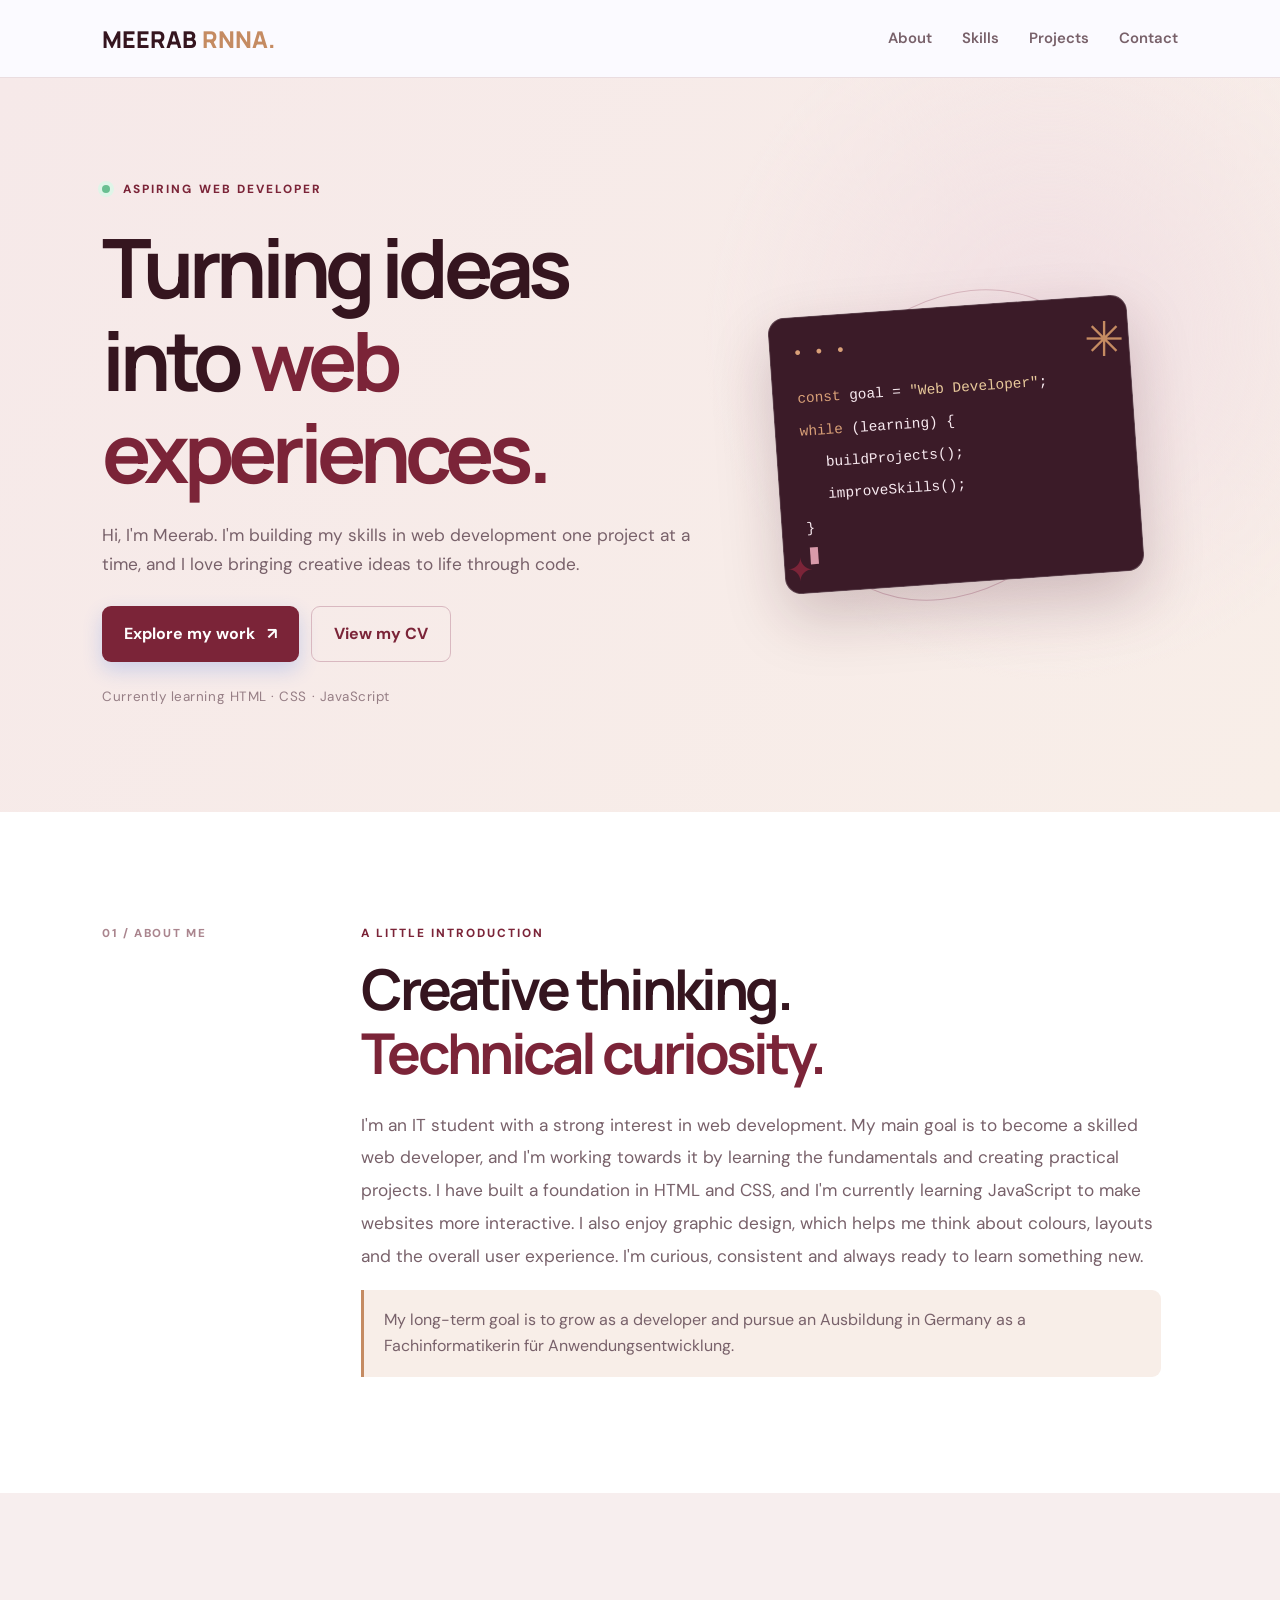
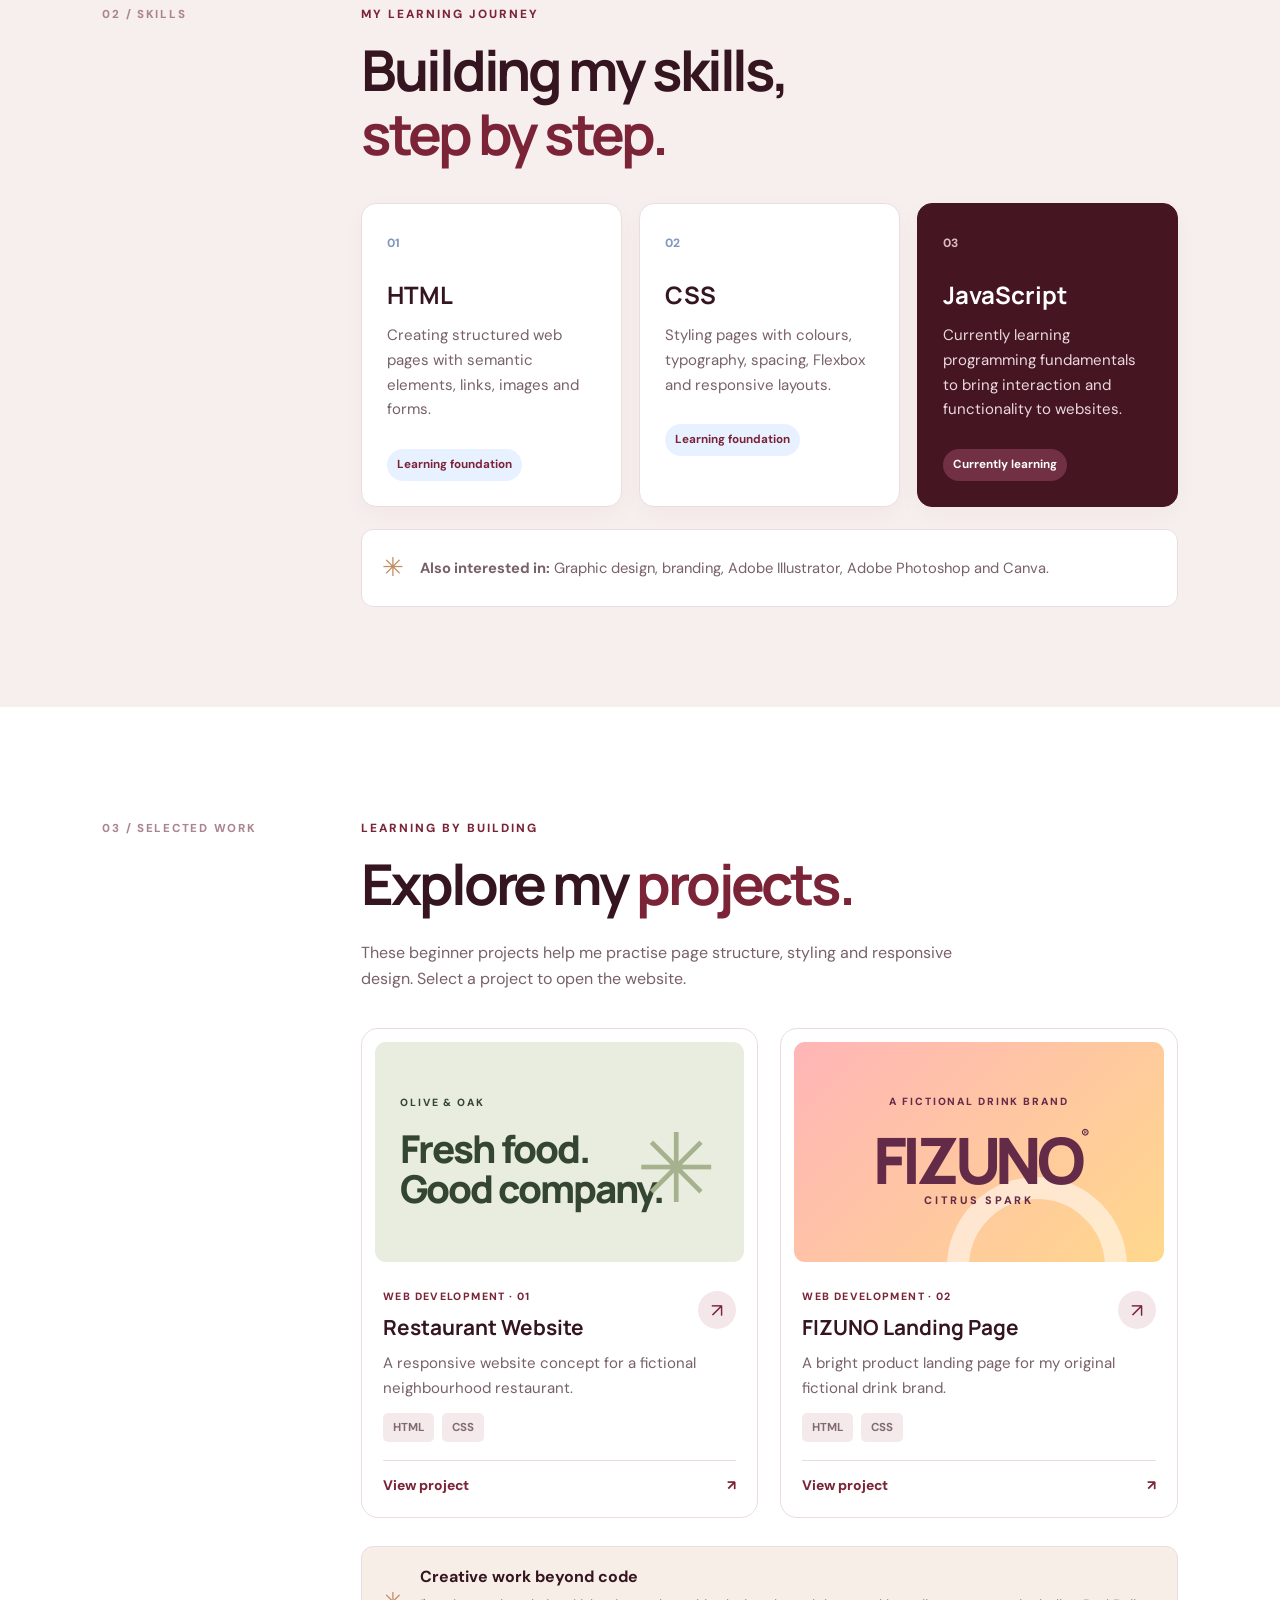
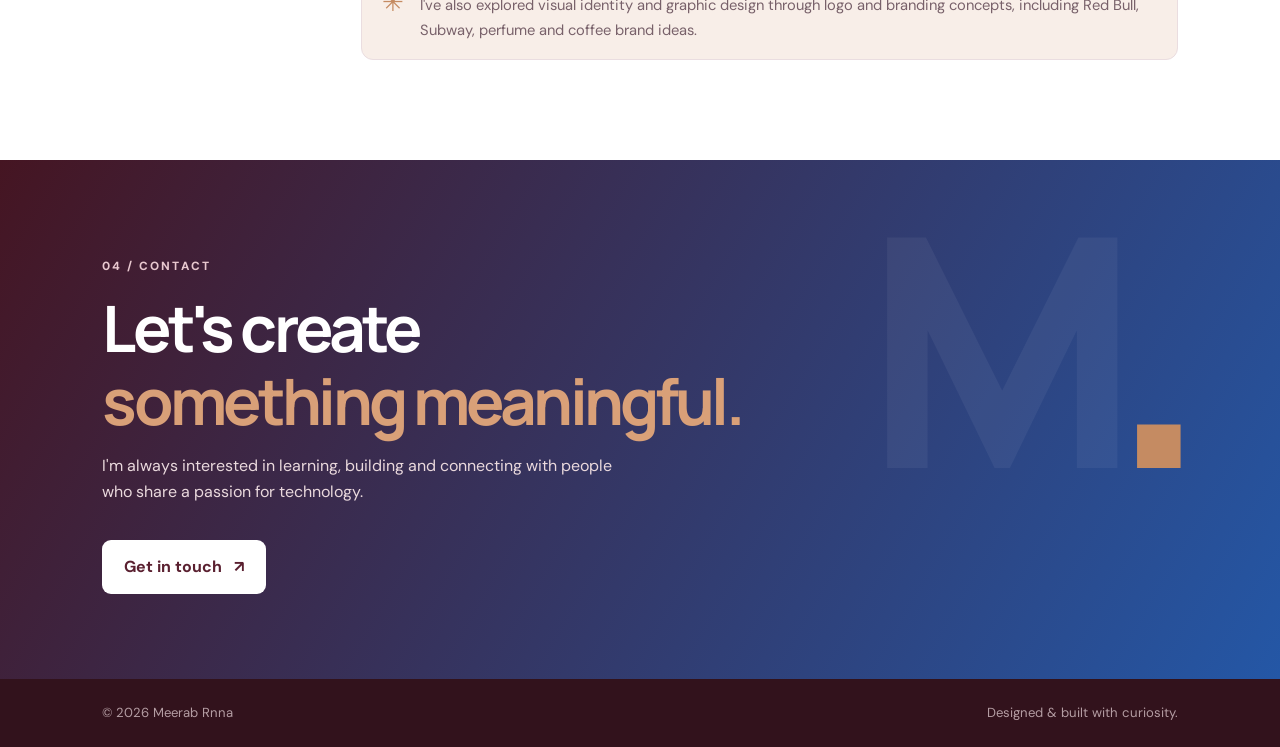
==== restaurant-website/index.html @ 49a498af "Add files via upload" ====
<!DOCTYPE html>
<html lang="en">
<head>
  <meta charset="UTF-8">
  <meta name="viewport" content="width=device-width, initial-scale=1.0">
  <meta name="description" content="Meerab Rnna — aspiring web developer learning HTML, CSS and JavaScript.">
  <title>Meerab Rnna | Aspiring Web Developer</title>
  <link rel="preconnect" href="https://fonts.googleapis.com">
  <link rel="preconnect" href="https://fonts.gstatic.com" crossorigin>
  <link href="https://fonts.googleapis.com/css2?family=DM+Sans:wght@400;500;600;700&family=Manrope:wght@600;700;800&display=swap" rel="stylesheet">
  <link rel="stylesheet" href="style.css">
</head>
<body>
  <header class="site-header">
    <a class="logo" href="#home" aria-label="Meerab Rnna home">MEERAB <span>RNNA.</span></a>
    <nav aria-label="Main navigation">
      <a href="#about">About</a>
      <a href="#skills">Skills</a>
      <a href="#projects">Projects</a>
      <a href="#contact">Contact</a>
    </nav>
  </header>

  <main>
    <section class="hero" id="home">
      <div class="hero-content">
        <p class="eyebrow"><span class="status-dot"></span> ASPIRING WEB DEVELOPER</p>
        <h1>Turning ideas<br>into <span>web experiences.</span></h1>
        <p class="intro">Hi, I'm Meerab. I'm building my skills in web development one project at a time, and I love bringing creative ideas to life through code.</p>
        <div class="hero-actions">
          <a class="button" href="#projects">Explore my work <span aria-hidden="true">↗</span></a>
          <a class="button button-outline" href="Meerab_Rnna_CV.pdf" target="_blank" rel="noopener">View my CV</a>
        </div>
        <p class="hero-note">Currently learning HTML · CSS · JavaScript</p>
      </div>
      <div class="hero-art" aria-hidden="true">
        <div class="orbit orbit-one"></div><div class="orbit orbit-two"></div>
        <div class="code-card"><span class="dots">● ● ●</span><p><span class="code-pink">const</span> goal = <span class="code-yellow">"Web Developer"</span>;</p><p><span class="code-pink">while</span> (learning) {</p><p class="indent">buildProjects();</p><p class="indent">improveSkills();</p><p>}</p><span class="cursor"></span></div>
        <span class="art-star star-one">✳</span><span class="art-star star-two">✦</span>
      </div>
    </section>

    <section class="section about-section" id="about">
      <div class="section-label">01 / ABOUT ME</div>
      <div class="about-content">
        <p class="eyebrow">A LITTLE INTRODUCTION</p>
        <h2>Creative thinking.<br><span>Technical curiosity.</span></h2>
        <p class="body-copy">I'm an IT student with a strong interest in web development. My main goal is to become a skilled web developer, and I'm working towards it by learning the fundamentals and creating practical projects. I have built a foundation in HTML and CSS, and I'm currently learning JavaScript to make websites more interactive. I also enjoy graphic design, which helps me think about colours, layouts and the overall user experience. I'm curious, consistent and always ready to learn something new.</p>
        <p class="about-goal">My long-term goal is to grow as a developer and pursue an Ausbildung in Germany as a Fachinformatikerin für Anwendungsentwicklung.</p>
      </div>
    </section>

    <section class="section skills-section" id="skills">
      <div class="section-label">02 / SKILLS</div>
      <div class="section-main">
        <p class="eyebrow">MY LEARNING JOURNEY</p>
        <h2>Building my skills,<br><span>step by step.</span></h2>
        <div class="skill-grid">
          <article class="skill-card"><span class="skill-number">01</span><h3>HTML</h3><p>Creating structured web pages with semantic elements, links, images and forms.</p><span class="skill-level">Learning foundation</span></article>
          <article class="skill-card"><span class="skill-number">02</span><h3>CSS</h3><p>Styling pages with colours, typography, spacing, Flexbox and responsive layouts.</p><span class="skill-level">Learning foundation</span></article>
          <article class="skill-card featured-skill"><span class="skill-number">03</span><h3>JavaScript</h3><p>Currently learning programming fundamentals to bring interaction and functionality to websites.</p><span class="skill-level">Currently learning</span></article>
        </div>
        <div class="design-note"><span class="design-icon">✳</span><p><strong>Also interested in:</strong> Graphic design, branding, Adobe Illustrator, Adobe Photoshop and Canva.</p></div>
      </div>
    </section>

    <section class="section projects-section" id="projects">
      <div class="section-label">03 / SELECTED WORK</div>
      <div class="section-main">
        <p class="eyebrow">LEARNING BY BUILDING</p>
        <h2>Explore my <span>projects.</span></h2>
        <p class="section-intro">These beginner projects help me practise page structure, styling and responsive design. Select a project to open the website.</p>
        <div class="project-grid">
          <a class="project-card project-olive" href="../02-restaurant-website/index.html" target="_blank" rel="noopener">
            <div class="project-visual olive-visual"><span class="visual-kicker">OLIVE & OAK</span><span class="visual-title">Fresh food.<br>Good company.</span><span class="visual-leaf">✳</span></div>
            <div class="project-info"><div><span class="project-type">WEB DEVELOPMENT · 01</span><h3>Restaurant Website</h3></div><span class="project-arrow">↗</span></div>
            <p>A responsive website concept for a fictional neighbourhood restaurant.</p><div class="tech-tags"><span>HTML</span><span>CSS</span></div>
            <span class="view-link">View project <span>↗</span></span>
          </a>
          <a class="project-card project-fizuno" href="../03-product-landing-page/index.html" target="_blank" rel="noopener">
            <div class="project-visual fizuno-visual"><span class="visual-kicker">A FICTIONAL DRINK BRAND</span><span class="fizuno-word">FIZUNO<span>®</span></span><span class="fizuno-sub">CITRUS SPARK</span><span class="fizuno-circle"></span></div>
            <div class="project-info"><div><span class="project-type">WEB DEVELOPMENT · 02</span><h3>FIZUNO Landing Page</h3></div><span class="project-arrow">↗</span></div>
            <p>A bright product landing page for my original fictional drink brand.</p><div class="tech-tags"><span>HTML</span><span>CSS</span></div>
            <span class="view-link">View project <span>↗</span></span>
          </a>
        </div>
        <div class="creative-work"><span class="creative-icon">✳</span><div><strong>Creative work beyond code</strong><p>I've also explored visual identity and graphic design through logo and branding concepts, including Red Bull, Subway, perfume and coffee brand ideas.</p></div></div>
      </div>
    </section>

    <section class="contact-section" id="contact">
      <div class="contact-inner"><p class="eyebrow">04 / CONTACT</p><h2>Let's create<br><span>something meaningful.</span></h2><p>I'm always interested in learning, building and connecting with people who share a passion for technology.</p><a class="button button-light" href="mailto:Meerubrnna@gmail.com">Get in touch <span>↗</span></a></div>
      <div class="contact-decoration">M<span>.</span></div>
    </section>
  </main>
  <footer><span>© 2026 Meerab Rnna</span><span>Designed & built with curiosity.</span></footer>
</body>
</html>
---- restaurant-website/style.css ----
:root{--ink:#35151f;--muted:#78616a;--purple:#7b2438;--pink:#c58b62;--lavender:#f4e7e9;--paper:#fffaf7;--line:#eadde0;--white:#fff;--navy:#451522}
*{box-sizing:border-box}html{scroll-behavior:smooth;scroll-padding-top:90px}body{margin:0;background:var(--paper);color:var(--ink);font-family:'DM Sans',sans-serif;line-height:1.65}.site-header{height:auto;min-height:78px;padding:17px 8%;display:flex;justify-content:space-between;align-items:center;background:rgba(251,250,255,.94);border-bottom:1px solid var(--line);position:sticky;top:0;z-index:10;backdrop-filter:blur(14px)}.logo{font:800 1.45rem 'Manrope',sans-serif;color:var(--ink);text-decoration:none}.logo span,.contact-decoration span{color:var(--pink)}nav{display:flex;gap:30px;flex-wrap:wrap}nav a{font-size:.93rem;font-weight:600;color:var(--muted);text-decoration:none;transition:color .2s}nav a:hover{color:var(--purple)}.hero{min-height:620px;padding:90px 8%;display:grid;grid-template-columns:1.15fr .85fr;align-items:center;gap:30px;background:radial-gradient(circle at 82% 35%,#f1dfe3 0,transparent 30%),linear-gradient(125deg,#f6e9e9,#f8eee8)}.hero-content{max-width:700px}.eyebrow{color:var(--purple);font-size:.74rem;font-weight:800;letter-spacing:.17em}.status-dot{display:inline-block;width:8px;height:8px;margin-right:8px;border-radius:50%;background:#69bf91;box-shadow:0 0 0 4px #dff5e8}h1,h2,h3{font-family:'Manrope',sans-serif;line-height:1.13}h1{font-size:clamp(3.1rem,6.4vw,5.6rem);letter-spacing:-.065em;margin:22px 0}h1 span,h2 span{color:var(--purple)}.intro,.body-copy,.section-intro{max-width:620px;color:var(--muted);font-size:1.08rem}.hero-actions{display:flex;gap:12px;flex-wrap:wrap;margin-top:28px}.button{display:inline-flex;align-items:center;gap:12px;padding:14px 22px;border-radius:9px;background:var(--purple);color:white;text-decoration:none;font-weight:700;box-shadow:0 8px 20px #2563eb33;transition:transform .2s,box-shadow .2s}.button:hover{transform:translateY(-3px);box-shadow:0 12px 25px #2563eb44}.button-outline{background:transparent;color:var(--purple);border:1px solid #d9b8c0;box-shadow:none}.button-outline:hover{background:#fff;box-shadow:0 8px 20px #2563eb22}.hero-note{margin-top:24px;color:#967e85;font-size:.84rem;letter-spacing:.04em}.hero-art{min-height:360px;position:relative;display:grid;place-items:center}.orbit{position:absolute;border:1px solid #d9b8c0;border-radius:50%;transform:rotate(-25deg)}.orbit-one{width:340px;height:230px}.orbit-two{width:280px;height:340px;transform:rotate(45deg)}.code-card{position:relative;width:min(100%,360px);padding:25px 24px 28px;background:#3b1b28;border:1px solid #ffffff30;border-radius:17px;color:#f8eaf0;box-shadow:0 25px 60px #45152235;transform:rotate(-4deg);font:500 .9rem/1.9 monospace}.code-card p{margin:5px 0}.dots{display:block;color:#d9a078;font-size:.7rem;letter-spacing:4px;margin-bottom:22px}.code-pink{color:#d9a078}.code-yellow{color:#e8c99b}.indent{padding-left:24px}.cursor{display:block;width:8px;height:17px;background:#d99aaa;margin-left:2px}.art-star{position:absolute;color:var(--pink)}.star-one{font-size:3rem;top:35px;right:12%}.star-two{font-size:2rem;bottom:28px;left:12%;color:var(--purple)}.section{padding:100px 8%;display:grid;grid-template-columns:.28fr 1fr;gap:30px}.section-label{font-size:.72rem;font-weight:800;letter-spacing:.15em;color:#aa858e;padding-top:12px}.about-section{background:#fff}.about-content{max-width:850px}.section h2{font-size:clamp(2.3rem,4.4vw,3.8rem);letter-spacing:-.055em;margin:14px 0 24px}.body-copy{max-width:800px;line-height:1.9}.about-goal{max-width:800px;padding:17px 20px;border-left:3px solid var(--pink);background:#f8eee8;color:#78616a;border-radius:0 9px 9px 0}.skills-section{background:#f7eeee}.section-main{min-width:0}.skill-grid{display:grid;grid-template-columns:repeat(3,1fr);gap:17px;margin-top:38px}.skill-card{position:relative;min-height:245px;padding:25px;background:#fff;border:1px solid var(--line);border-radius:15px;box-shadow:0 8px 25px #45152208}.skill-number{font-size:.75rem;font-weight:800;color:#8199bd}.skill-card h3{font-size:1.5rem;margin:25px 0 10px}.skill-card p,.project-card p{color:var(--muted);font-size:.94rem}.skill-level{display:inline-block;margin-top:12px;padding:6px 10px;border-radius:30px;background:#e8f1ff;color:var(--purple);font-size:.73rem;font-weight:700}.featured-skill{background:#451522;color:#fff;border-color:#451522}.featured-skill p{color:#ead9dd}.featured-skill .skill-number{color:#dcb8c1}.featured-skill .skill-level{background:#713044;color:#fff}.design-note,.creative-work{display:flex;align-items:center;gap:16px;margin-top:22px;padding:17px 20px;background:#fff;border:1px solid var(--line);border-radius:12px}.design-note p,.creative-work p{margin:0;color:var(--muted);font-size:.92rem}.design-icon,.creative-icon{font-size:1.6rem;color:var(--pink)}.projects-section{background:#fff}.section-intro{font-size:1rem}.project-grid{display:grid;grid-template-columns:repeat(2,minmax(0,1fr));gap:22px;margin-top:35px}.project-card{display:block;padding:13px;border:1px solid var(--line);border-radius:17px;background:#fff;text-decoration:none;color:var(--ink);transition:transform .25s,box-shadow .25s,border-color .25s}.project-card:hover{transform:translateY(-6px);border-color:#d9b8c0;box-shadow:0 18px 40px #45152212}.project-visual{height:220px;border-radius:11px;position:relative;overflow:hidden;padding:25px;display:flex;flex-direction:column;justify-content:center}.olive-visual{background:#e8eddf;color:#344631}.visual-kicker{font-size:.65rem;font-weight:800;letter-spacing:.18em}.visual-title{font:800 clamp(1.8rem,3vw,2.7rem)/1.04 'Manrope',sans-serif;margin-top:18px;letter-spacing:-.05em}.visual-leaf{position:absolute;right:28px;bottom:12px;font-size:6rem;color:#a5b28d}.fizuno-visual{align-items:center;background:linear-gradient(135deg,#ffb5b7,#ffd88c);color:#642b49}.fizuno-word{font:800 clamp(2.5rem,5vw,4.2rem)/1 'Manrope',sans-serif;letter-spacing:-.08em;margin-top:17px;z-index:1}.fizuno-word span{font-size:.8rem;vertical-align:top}.fizuno-sub{font-size:.68rem;font-weight:800;letter-spacing:.25em;z-index:1}.fizuno-circle{position:absolute;width:180px;height:180px;border:22px solid #fff8;border-radius:50%;right:10%;bottom:-95px}.project-info{display:flex;justify-content:space-between;align-items:center;padding:20px 8px 0}.project-type{font-size:.66rem;letter-spacing:.13em;color:var(--purple);font-weight:800}.project-info h3{margin:8px 0 0;font-size:1.3rem}.project-arrow{width:38px;height:38px;display:grid;place-items:center;border-radius:50%;background:var(--lavender);color:var(--purple);font-size:1.2rem}.project-card>p{padding:0 8px;margin:12px 0}.tech-tags{display:flex;gap:8px;padding:0 8px}.tech-tags span{padding:5px 10px;background:#f5eaeb;border-radius:5px;color:#806b72;font-size:.72rem;font-weight:700}.view-link{display:flex;justify-content:space-between;margin:18px 8px 7px;padding-top:13px;border-top:1px solid var(--line);font-size:.87rem;font-weight:800;color:var(--purple)}.creative-work{margin-top:28px;background:#f8eee8}.creative-work strong{display:block;margin-bottom:3px}.contact-section{position:relative;overflow:hidden;padding:85px 8%;background:linear-gradient(120deg,#451522,#2457a6);color:#fff}.contact-inner{position:relative;z-index:1;max-width:650px}.contact-section .eyebrow{color:#e8c8cf}.contact-section h2{font-size:clamp(2.6rem,5vw,4.5rem);letter-spacing:-.06em;margin:16px 0}.contact-section h2 span{color:#d9a078}.contact-section p:not(.eyebrow){color:#ead9dd;max-width:520px}.button-light{background:#fff;color:#5a2030;box-shadow:none;margin-top:18px}.contact-decoration{position:absolute;right:8%;top:5%;font:800 clamp(10rem,25vw,22rem)/1 'Manrope',sans-serif;color:#ffffff0d;letter-spacing:-.1em}footer{display:flex;justify-content:space-between;gap:15px;padding:23px 8%;font-size:.82rem;color:#b49da3;background:#32121c}
@media(max-width:850px){.hero{grid-template-columns:1fr;padding-top:75px}.hero-art{min-height:300px}.section{grid-template-columns:1fr;gap:12px}.skill-grid{grid-template-columns:1fr}.skill-card{min-height:0}.project-visual{height:190px}}
@media(max-width:560px){.site-header{padding:15px 6%;align-items:flex-start;gap:12px;flex-direction:column}nav{gap:17px}.hero{padding:65px 6%}.hero-art{min-height:270px}.orbit-one{width:270px}.orbit-two{height:280px}.code-card{font-size:.75rem;width:95%}.section{padding:70px 6%}.project-grid{grid-template-columns:1fr}.contact-section{padding:70px 6%}footer{padding:20px 6%;flex-direction:column}}
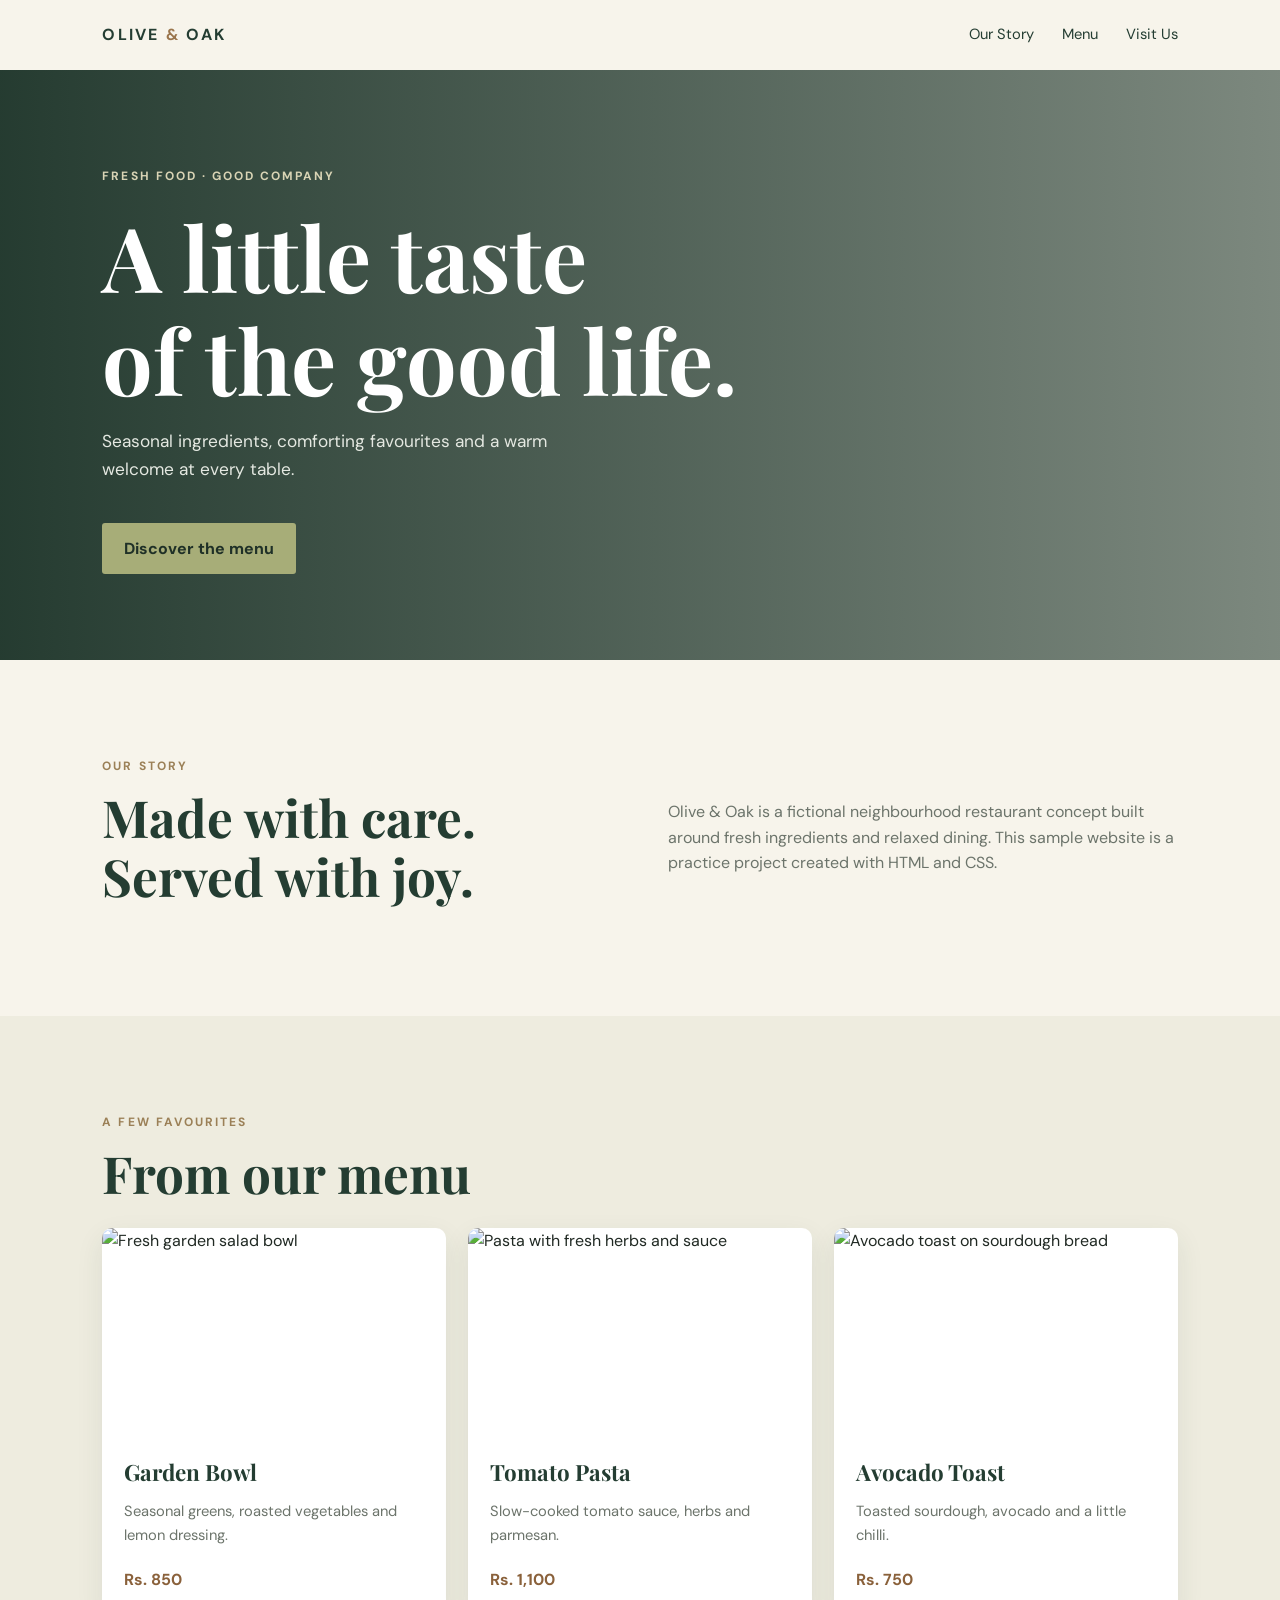
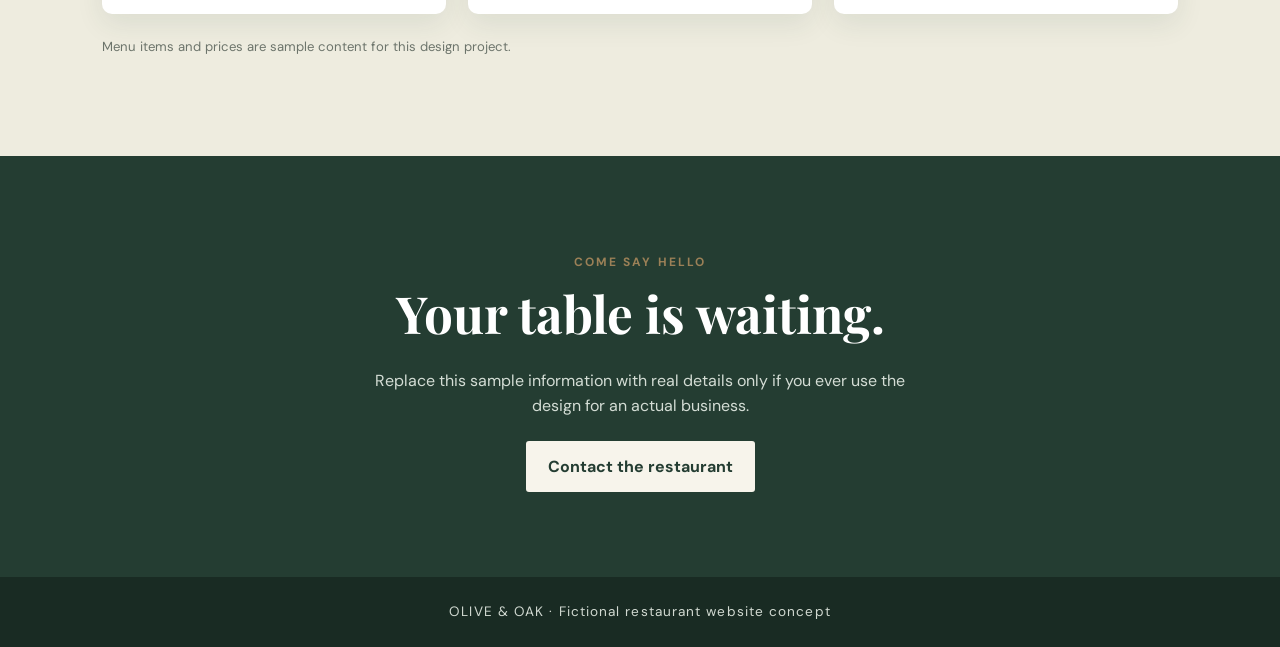
==== commit d3013a1f: "Add files via upload" ====
--- a/restaurant-website/index.html
+++ b/restaurant-website/index.html
@@ -3,96 +3,53 @@
 <head>
   <meta charset="UTF-8">
   <meta name="viewport" content="width=device-width, initial-scale=1.0">
-  <meta name="description" content="Meerab Rnna — aspiring web developer learning HTML, CSS and JavaScript.">
-  <title>Meerab Rnna | Aspiring Web Developer</title>
-  <link rel="preconnect" href="https://fonts.googleapis.com">
-  <link rel="preconnect" href="https://fonts.gstatic.com" crossorigin>
-  <link href="https://fonts.googleapis.com/css2?family=DM+Sans:wght@400;500;600;700&family=Manrope:wght@600;700;800&display=swap" rel="stylesheet">
+  <title>Olive & Oak | Restaurant</title>
   <link rel="stylesheet" href="style.css">
 </head>
 <body>
-  <header class="site-header">
-    <a class="logo" href="#home" aria-label="Meerab Rnna home">MEERAB <span>RNNA.</span></a>
+  <header class="header">
+    <a class="brand" href="#home">OLIVE <span>&</span> OAK</a>
     <nav aria-label="Main navigation">
-      <a href="#about">About</a>
-      <a href="#skills">Skills</a>
-      <a href="#projects">Projects</a>
-      <a href="#contact">Contact</a>
+      <a href="#story">Our Story</a><a href="#menu">Menu</a><a href="#visit">Visit Us</a>
     </nav>
   </header>
 
   <main>
     <section class="hero" id="home">
       <div class="hero-content">
-        <p class="eyebrow"><span class="status-dot"></span> ASPIRING WEB DEVELOPER</p>
-        <h1>Turning ideas<br>into <span>web experiences.</span></h1>
-        <p class="intro">Hi, I'm Meerab. I'm building my skills in web development one project at a time, and I love bringing creative ideas to life through code.</p>
-        <div class="hero-actions">
-          <a class="button" href="#projects">Explore my work <span aria-hidden="true">↗</span></a>
-          <a class="button button-outline" href="Meerab_Rnna_CV.pdf" target="_blank" rel="noopener">View my CV</a>
-        </div>
-        <p class="hero-note">Currently learning HTML · CSS · JavaScript</p>
-      </div>
-      <div class="hero-art" aria-hidden="true">
-        <div class="orbit orbit-one"></div><div class="orbit orbit-two"></div>
-        <div class="code-card"><span class="dots">● ● ●</span><p><span class="code-pink">const</span> goal = <span class="code-yellow">"Web Developer"</span>;</p><p><span class="code-pink">while</span> (learning) {</p><p class="indent">buildProjects();</p><p class="indent">improveSkills();</p><p>}</p><span class="cursor"></span></div>
-        <span class="art-star star-one">✳</span><span class="art-star star-two">✦</span>
+        <p class="kicker">FRESH FOOD · GOOD COMPANY</p>
+        <h1>A little taste<br>of the good life.</h1>
+        <p>Seasonal ingredients, comforting favourites and a warm welcome at every table.</p>
+        <a class="button" href="#menu">Discover the menu</a>
       </div>
     </section>
 
-    <section class="section about-section" id="about">
-      <div class="section-label">01 / ABOUT ME</div>
-      <div class="about-content">
-        <p class="eyebrow">A LITTLE INTRODUCTION</p>
-        <h2>Creative thinking.<br><span>Technical curiosity.</span></h2>
-        <p class="body-copy">I'm an IT student with a strong interest in web development. My main goal is to become a skilled web developer, and I'm working towards it by learning the fundamentals and creating practical projects. I have built a foundation in HTML and CSS, and I'm currently learning JavaScript to make websites more interactive. I also enjoy graphic design, which helps me think about colours, layouts and the overall user experience. I'm curious, consistent and always ready to learn something new.</p>
-        <p class="about-goal">My long-term goal is to grow as a developer and pursue an Ausbildung in Germany as a Fachinformatikerin für Anwendungsentwicklung.</p>
+    <section class="story section" id="story">
+      <div>
+        <p class="kicker">OUR STORY</p>
+        <h2>Made with care.<br>Served with joy.</h2>
       </div>
+      <p class="story-copy">Olive & Oak is a fictional neighbourhood restaurant concept built around fresh ingredients and relaxed dining. This sample website is a practice project created with HTML and CSS.</p>
     </section>
 
-    <section class="section skills-section" id="skills">
-      <div class="section-label">02 / SKILLS</div>
-      <div class="section-main">
-        <p class="eyebrow">MY LEARNING JOURNEY</p>
-        <h2>Building my skills,<br><span>step by step.</span></h2>
-        <div class="skill-grid">
-          <article class="skill-card"><span class="skill-number">01</span><h3>HTML</h3><p>Creating structured web pages with semantic elements, links, images and forms.</p><span class="skill-level">Learning foundation</span></article>
-          <article class="skill-card"><span class="skill-number">02</span><h3>CSS</h3><p>Styling pages with colours, typography, spacing, Flexbox and responsive layouts.</p><span class="skill-level">Learning foundation</span></article>
-          <article class="skill-card featured-skill"><span class="skill-number">03</span><h3>JavaScript</h3><p>Currently learning programming fundamentals to bring interaction and functionality to websites.</p><span class="skill-level">Currently learning</span></article>
-        </div>
-        <div class="design-note"><span class="design-icon">✳</span><p><strong>Also interested in:</strong> Graphic design, branding, Adobe Illustrator, Adobe Photoshop and Canva.</p></div>
+    <section class="menu section" id="menu">
+      <p class="kicker">A FEW FAVOURITES</p>
+      <h2>From our menu</h2>
+      <div class="menu-grid">
+        <article class="menu-card"><img class="food-photo" src="https://images.unsplash.com/photo-1512621776951-a57141f2eefd?auto=format&amp;fit=crop&amp;w=900&amp;q=85" alt="Fresh garden salad bowl"><div class="menu-info"><h3>Garden Bowl</h3><p>Seasonal greens, roasted vegetables and lemon dressing.</p><strong>Rs. 850</strong></div></article>
+        <article class="menu-card"><img class="food-photo" src="https://images.unsplash.com/photo-1473093295043-cdd812d0e601?auto=format&amp;fit=crop&amp;w=900&amp;q=85" alt="Pasta with fresh herbs and sauce"><div class="menu-info"><h3>Tomato Pasta</h3><p>Slow-cooked tomato sauce, herbs and parmesan.</p><strong>Rs. 1,100</strong></div></article>
+        <article class="menu-card"><img class="food-photo" src="https://images.unsplash.com/photo-1525351484163-752941434d8?auto=format&amp;fit=crop&amp;w=900&amp;q=85" alt="Avocado toast on sourdough bread"><div class="menu-info"><h3>Avocado Toast</h3><p>Toasted sourdough, avocado and a little chilli.</p><strong>Rs. 750</strong></div></article>
       </div>
+      <p class="small-note">Menu items and prices are sample content for this design project.</p>
     </section>
 
-    <section class="section projects-section" id="projects">
-      <div class="section-label">03 / SELECTED WORK</div>
-      <div class="section-main">
-        <p class="eyebrow">LEARNING BY BUILDING</p>
-        <h2>Explore my <span>projects.</span></h2>
-        <p class="section-intro">These beginner projects help me practise page structure, styling and responsive design. Select a project to open the website.</p>
-        <div class="project-grid">
-          <a class="project-card project-olive" href="../02-restaurant-website/index.html" target="_blank" rel="noopener">
-            <div class="project-visual olive-visual"><span class="visual-kicker">OLIVE & OAK</span><span class="visual-title">Fresh food.<br>Good company.</span><span class="visual-leaf">✳</span></div>
-            <div class="project-info"><div><span class="project-type">WEB DEVELOPMENT · 01</span><h3>Restaurant Website</h3></div><span class="project-arrow">↗</span></div>
-            <p>A responsive website concept for a fictional neighbourhood restaurant.</p><div class="tech-tags"><span>HTML</span><span>CSS</span></div>
-            <span class="view-link">View project <span>↗</span></span>
-          </a>
-          <a class="project-card project-fizuno" href="../03-product-landing-page/index.html" target="_blank" rel="noopener">
-            <div class="project-visual fizuno-visual"><span class="visual-kicker">A FICTIONAL DRINK BRAND</span><span class="fizuno-word">FIZUNO<span>®</span></span><span class="fizuno-sub">CITRUS SPARK</span><span class="fizuno-circle"></span></div>
-            <div class="project-info"><div><span class="project-type">WEB DEVELOPMENT · 02</span><h3>FIZUNO Landing Page</h3></div><span class="project-arrow">↗</span></div>
-            <p>A bright product landing page for my original fictional drink brand.</p><div class="tech-tags"><span>HTML</span><span>CSS</span></div>
-            <span class="view-link">View project <span>↗</span></span>
-          </a>
-        </div>
-        <div class="creative-work"><span class="creative-icon">✳</span><div><strong>Creative work beyond code</strong><p>I've also explored visual identity and graphic design through logo and branding concepts, including Red Bull, Subway, perfume and coffee brand ideas.</p></div></div>
-      </div>
-    </section>
-
-    <section class="contact-section" id="contact">
-      <div class="contact-inner"><p class="eyebrow">04 / CONTACT</p><h2>Let's create<br><span>something meaningful.</span></h2><p>I'm always interested in learning, building and connecting with people who share a passion for technology.</p><a class="button button-light" href="mailto:Meerubrnna@gmail.com">Get in touch <span>↗</span></a></div>
-      <div class="contact-decoration">M<span>.</span></div>
+    <section class="visit section" id="visit">
+      <p class="kicker">COME SAY HELLO</p>
+      <h2>Your table is waiting.</h2>
+      <p>Replace this sample information with real details only if you ever use the design for an actual business.</p>
+      <a class="button button-light" href="mailto:hello@example.com">Contact the restaurant</a>
     </section>
   </main>
-  <footer><span>© 2026 Meerab Rnna</span><span>Designed & built with curiosity.</span></footer>
+  <footer>OLIVE & OAK · Fictional restaurant website concept</footer>
 </body>
 </html>
--- a/restaurant-website/style.css
+++ b/restaurant-website/style.css
@@ -1,4 +1,46 @@
-:root{--ink:#35151f;--muted:#78616a;--purple:#7b2438;--pink:#c58b62;--lavender:#f4e7e9;--paper:#fffaf7;--line:#eadde0;--white:#fff;--navy:#451522}
-*{box-sizing:border-box}html{scroll-behavior:smooth;scroll-padding-top:90px}body{margin:0;background:var(--paper);color:var(--ink);font-family:'DM Sans',sans-serif;line-height:1.65}.site-header{height:auto;min-height:78px;padding:17px 8%;display:flex;justify-content:space-between;align-items:center;background:rgba(251,250,255,.94);border-bottom:1px solid var(--line);position:sticky;top:0;z-index:10;backdrop-filter:blur(14px)}.logo{font:800 1.45rem 'Manrope',sans-serif;color:var(--ink);text-decoration:none}.logo span,.contact-decoration span{color:var(--pink)}nav{display:flex;gap:30px;flex-wrap:wrap}nav a{font-size:.93rem;font-weight:600;color:var(--muted);text-decoration:none;transition:color .2s}nav a:hover{color:var(--purple)}.hero{min-height:620px;padding:90px 8%;display:grid;grid-template-columns:1.15fr .85fr;align-items:center;gap:30px;background:radial-gradient(circle at 82% 35%,#f1dfe3 0,transparent 30%),linear-gradient(125deg,#f6e9e9,#f8eee8)}.hero-content{max-width:700px}.eyebrow{color:var(--purple);font-size:.74rem;font-weight:800;letter-spacing:.17em}.status-dot{display:inline-block;width:8px;height:8px;margin-right:8px;border-radius:50%;background:#69bf91;box-shadow:0 0 0 4px #dff5e8}h1,h2,h3{font-family:'Manrope',sans-serif;line-height:1.13}h1{font-size:clamp(3.1rem,6.4vw,5.6rem);letter-spacing:-.065em;margin:22px 0}h1 span,h2 span{color:var(--purple)}.intro,.body-copy,.section-intro{max-width:620px;color:var(--muted);font-size:1.08rem}.hero-actions{display:flex;gap:12px;flex-wrap:wrap;margin-top:28px}.button{display:inline-flex;align-items:center;gap:12px;padding:14px 22px;border-radius:9px;background:var(--purple);color:white;text-decoration:none;font-weight:700;box-shadow:0 8px 20px #2563eb33;transition:transform .2s,box-shadow .2s}.button:hover{transform:translateY(-3px);box-shadow:0 12px 25px #2563eb44}.button-outline{background:transparent;color:var(--purple);border:1px solid #d9b8c0;box-shadow:none}.button-outline:hover{background:#fff;box-shadow:0 8px 20px #2563eb22}.hero-note{margin-top:24px;color:#967e85;font-size:.84rem;letter-spacing:.04em}.hero-art{min-height:360px;position:relative;display:grid;place-items:center}.orbit{position:absolute;border:1px solid #d9b8c0;border-radius:50%;transform:rotate(-25deg)}.orbit-one{width:340px;height:230px}.orbit-two{width:280px;height:340px;transform:rotate(45deg)}.code-card{position:relative;width:min(100%,360px);padding:25px 24px 28px;background:#3b1b28;border:1px solid #ffffff30;border-radius:17px;color:#f8eaf0;box-shadow:0 25px 60px #45152235;transform:rotate(-4deg);font:500 .9rem/1.9 monospace}.code-card p{margin:5px 0}.dots{display:block;color:#d9a078;font-size:.7rem;letter-spacing:4px;margin-bottom:22px}.code-pink{color:#d9a078}.code-yellow{color:#e8c99b}.indent{padding-left:24px}.cursor{display:block;width:8px;height:17px;background:#d99aaa;margin-left:2px}.art-star{position:absolute;color:var(--pink)}.star-one{font-size:3rem;top:35px;right:12%}.star-two{font-size:2rem;bottom:28px;left:12%;color:var(--purple)}.section{padding:100px 8%;display:grid;grid-template-columns:.28fr 1fr;gap:30px}.section-label{font-size:.72rem;font-weight:800;letter-spacing:.15em;color:#aa858e;padding-top:12px}.about-section{background:#fff}.about-content{max-width:850px}.section h2{font-size:clamp(2.3rem,4.4vw,3.8rem);letter-spacing:-.055em;margin:14px 0 24px}.body-copy{max-width:800px;line-height:1.9}.about-goal{max-width:800px;padding:17px 20px;border-left:3px solid var(--pink);background:#f8eee8;color:#78616a;border-radius:0 9px 9px 0}.skills-section{background:#f7eeee}.section-main{min-width:0}.skill-grid{display:grid;grid-template-columns:repeat(3,1fr);gap:17px;margin-top:38px}.skill-card{position:relative;min-height:245px;padding:25px;background:#fff;border:1px solid var(--line);border-radius:15px;box-shadow:0 8px 25px #45152208}.skill-number{font-size:.75rem;font-weight:800;color:#8199bd}.skill-card h3{font-size:1.5rem;margin:25px 0 10px}.skill-card p,.project-card p{color:var(--muted);font-size:.94rem}.skill-level{display:inline-block;margin-top:12px;padding:6px 10px;border-radius:30px;background:#e8f1ff;color:var(--purple);font-size:.73rem;font-weight:700}.featured-skill{background:#451522;color:#fff;border-color:#451522}.featured-skill p{color:#ead9dd}.featured-skill .skill-number{color:#dcb8c1}.featured-skill .skill-level{background:#713044;color:#fff}.design-note,.creative-work{display:flex;align-items:center;gap:16px;margin-top:22px;padding:17px 20px;background:#fff;border:1px solid var(--line);border-radius:12px}.design-note p,.creative-work p{margin:0;color:var(--muted);font-size:.92rem}.design-icon,.creative-icon{font-size:1.6rem;color:var(--pink)}.projects-section{background:#fff}.section-intro{font-size:1rem}.project-grid{display:grid;grid-template-columns:repeat(2,minmax(0,1fr));gap:22px;margin-top:35px}.project-card{display:block;padding:13px;border:1px solid var(--line);border-radius:17px;background:#fff;text-decoration:none;color:var(--ink);transition:transform .25s,box-shadow .25s,border-color .25s}.project-card:hover{transform:translateY(-6px);border-color:#d9b8c0;box-shadow:0 18px 40px #45152212}.project-visual{height:220px;border-radius:11px;position:relative;overflow:hidden;padding:25px;display:flex;flex-direction:column;justify-content:center}.olive-visual{background:#e8eddf;color:#344631}.visual-kicker{font-size:.65rem;font-weight:800;letter-spacing:.18em}.visual-title{font:800 clamp(1.8rem,3vw,2.7rem)/1.04 'Manrope',sans-serif;margin-top:18px;letter-spacing:-.05em}.visual-leaf{position:absolute;right:28px;bottom:12px;font-size:6rem;color:#a5b28d}.fizuno-visual{align-items:center;background:linear-gradient(135deg,#ffb5b7,#ffd88c);color:#642b49}.fizuno-word{font:800 clamp(2.5rem,5vw,4.2rem)/1 'Manrope',sans-serif;letter-spacing:-.08em;margin-top:17px;z-index:1}.fizuno-word span{font-size:.8rem;vertical-align:top}.fizuno-sub{font-size:.68rem;font-weight:800;letter-spacing:.25em;z-index:1}.fizuno-circle{position:absolute;width:180px;height:180px;border:22px solid #fff8;border-radius:50%;right:10%;bottom:-95px}.project-info{display:flex;justify-content:space-between;align-items:center;padding:20px 8px 0}.project-type{font-size:.66rem;letter-spacing:.13em;color:var(--purple);font-weight:800}.project-info h3{margin:8px 0 0;font-size:1.3rem}.project-arrow{width:38px;height:38px;display:grid;place-items:center;border-radius:50%;background:var(--lavender);color:var(--purple);font-size:1.2rem}.project-card>p{padding:0 8px;margin:12px 0}.tech-tags{display:flex;gap:8px;padding:0 8px}.tech-tags span{padding:5px 10px;background:#f5eaeb;border-radius:5px;color:#806b72;font-size:.72rem;font-weight:700}.view-link{display:flex;justify-content:space-between;margin:18px 8px 7px;padding-top:13px;border-top:1px solid var(--line);font-size:.87rem;font-weight:800;color:var(--purple)}.creative-work{margin-top:28px;background:#f8eee8}.creative-work strong{display:block;margin-bottom:3px}.contact-section{position:relative;overflow:hidden;padding:85px 8%;background:linear-gradient(120deg,#451522,#2457a6);color:#fff}.contact-inner{position:relative;z-index:1;max-width:650px}.contact-section .eyebrow{color:#e8c8cf}.contact-section h2{font-size:clamp(2.6rem,5vw,4.5rem);letter-spacing:-.06em;margin:16px 0}.contact-section h2 span{color:#d9a078}.contact-section p:not(.eyebrow){color:#ead9dd;max-width:520px}.button-light{background:#fff;color:#5a2030;box-shadow:none;margin-top:18px}.contact-decoration{position:absolute;right:8%;top:5%;font:800 clamp(10rem,25vw,22rem)/1 'Manrope',sans-serif;color:#ffffff0d;letter-spacing:-.1em}footer{display:flex;justify-content:space-between;gap:15px;padding:23px 8%;font-size:.82rem;color:#b49da3;background:#32121c}
-@media(max-width:850px){.hero{grid-template-columns:1fr;padding-top:75px}.hero-art{min-height:300px}.section{grid-template-columns:1fr;gap:12px}.skill-grid{grid-template-columns:1fr}.skill-card{min-height:0}.project-visual{height:190px}}
-@media(max-width:560px){.site-header{padding:15px 6%;align-items:flex-start;gap:12px;flex-direction:column}nav{gap:17px}.hero{padding:65px 6%}.hero-art{min-height:270px}.orbit-one{width:270px}.orbit-two{height:280px}.code-card{font-size:.75rem;width:95%}.section{padding:70px 6%}.project-grid{grid-template-columns:1fr}.contact-section{padding:70px 6%}footer{padding:20px 6%;flex-direction:column}}
+@import url('https://fonts.googleapis.com/css2?family=DM+Sans:wght@400;500;600;700&family=Playfair+Display:wght@600;700&display=swap');
+:root { --forest: #243d32; --olive: #a7ad78; --cream: #f7f4eb; --ink: #202923; --muted: #6c746b; }
+* { box-sizing: border-box; }
+html { scroll-behavior: smooth; }
+body { margin: 0; background: var(--cream); color: var(--ink); font-family: 'DM Sans', sans-serif; line-height: 1.6; }
+.header { display: flex; justify-content: space-between; align-items: center; padding: 22px 8%; background: var(--cream); }
+.brand { color: var(--forest); font-weight: 700; letter-spacing: .14em; text-decoration: none; }
+.brand span { color: #9a754c; }
+nav { display: flex; gap: 28px; }
+nav a { color: var(--forest); text-decoration: none; font-size: .92rem; }
+nav a:hover { color: #9a754c; }
+.hero { min-height: 590px; display: flex; align-items: center; padding: 80px 8%; color: white; background: linear-gradient(90deg, rgba(24,48,37,.94), rgba(24,48,37,.55)), url('https://images.unsplash.com/photo-1414235077428-338989a2e8c0?auto=format&fit=crop&w=1800&q=85') center/cover; }
+.hero-content { max-width: 650px; }
+.kicker { color: #9b8057; font-size: .75rem; font-weight: 700; letter-spacing: .17em; }
+.hero .kicker { color: #d9d4b5; }
+h1, h2, h3 { font-family: 'Playfair Display', Georgia, serif; line-height: 1.15; }
+h1 { margin: 18px 0; font-size: clamp(3.2rem, 7vw, 6rem); }
+.hero-content > p:not(.kicker) { max-width: 490px; color: #e4e8e1; font-size: 1.08rem; }
+.button { display: inline-block; margin-top: 22px; padding: 13px 22px; border-radius: 3px; background: var(--olive); color: #1f3027; text-decoration: none; font-weight: 700; }
+.button:hover { filter: brightness(.94); }
+.section { padding: 85px 8%; }
+h2 { margin: 10px 0 25px; color: var(--forest); font-size: clamp(2.2rem, 4vw, 3.5rem); }
+.story { display: grid; grid-template-columns: 1fr 1fr; gap: 55px; align-items: center; }
+.story-copy { color: var(--muted); max-width: 550px; }
+.menu { background: #eeecdf; }
+.menu-grid { display: grid; grid-template-columns: repeat(3, 1fr); gap: 22px; }
+.menu-card { overflow: hidden; background: white; border-radius: 10px; box-shadow: 0 10px 28px rgba(36,61,50,.09); }
+.food-photo { display: block; width: 100%; height: 210px; object-fit: cover; transition: transform .35s ease; }
+.menu-card:hover .food-photo { transform: scale(1.04); }
+.menu-info { padding: 22px; }
+.menu-info h3 { margin: 0 0 8px; color: var(--forest); font-size: 1.4rem; }
+.menu-info p { min-height: 52px; color: var(--muted); font-size: .92rem; }
+.menu-info strong { color: #8a613b; }
+.small-note { color: var(--muted); font-size: .82rem; margin-top: 22px; }
+.visit { text-align: center; background: var(--forest); color: white; }
+.visit h2 { color: white; }
+.visit > p:not(.kicker) { max-width: 580px; margin: auto; color: #d4ddd5; }
+.button-light { background: var(--cream); color: var(--forest); }
+footer { padding: 24px 8%; background: #192b23; color: #d1d9d1; text-align: center; font-size: .85rem; letter-spacing: .08em; }
+@media (max-width: 760px) {
+  .header { flex-direction: column; gap: 15px; }
+  nav { gap: 17px; flex-wrap: wrap; justify-content: center; }
+  .hero { min-height: 520px; }
+  .story { grid-template-columns: 1fr; gap: 10px; }
+  .menu-grid { grid-template-columns: 1fr; }
+}
